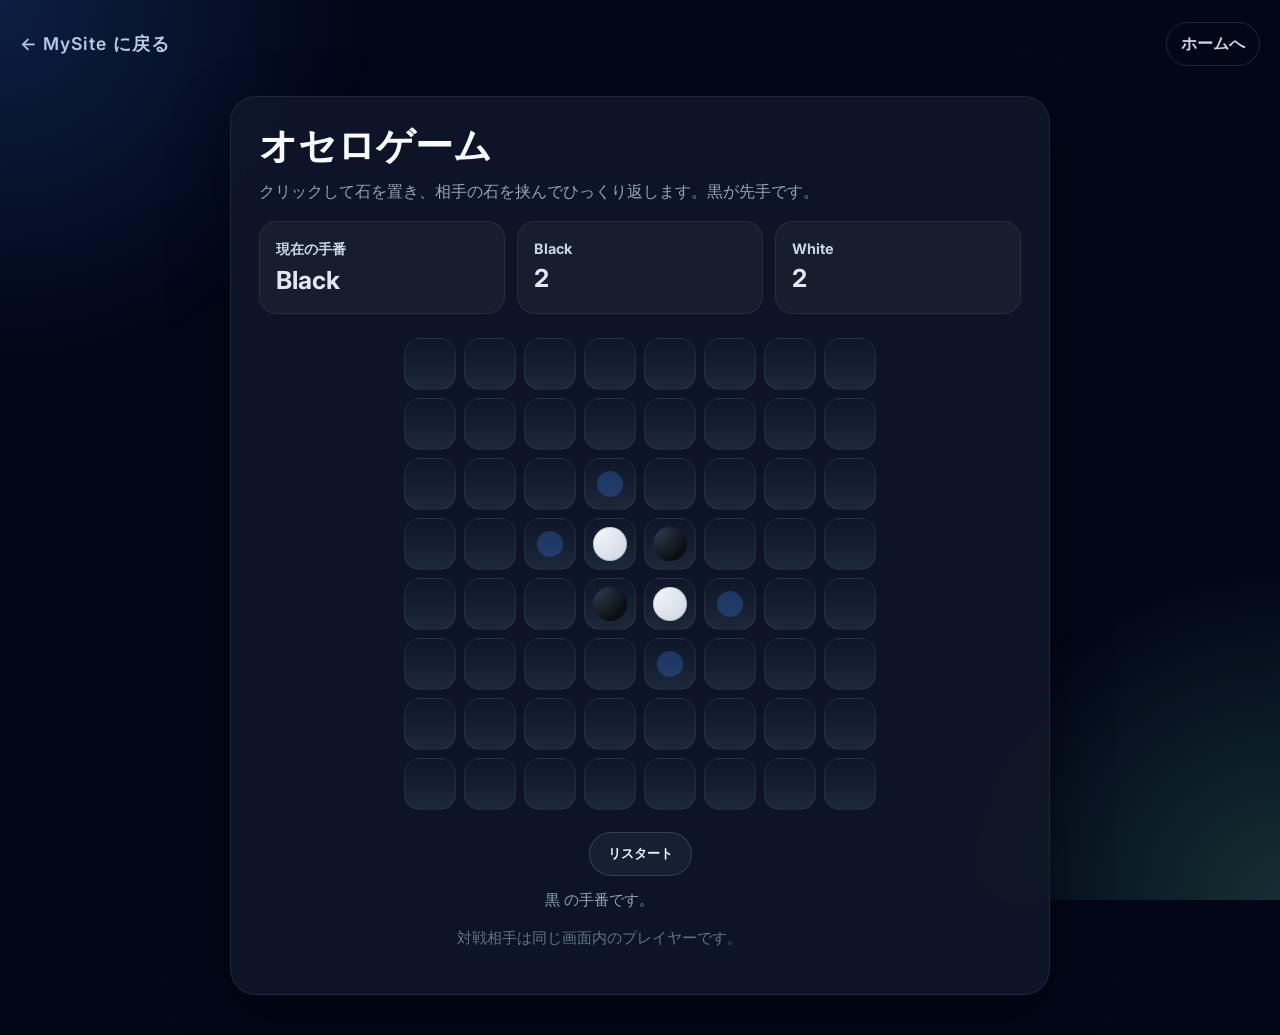
==== game.html @ 7a17f24a "ゲームページを追加し、ナビゲーションを更新" ====
<!doctype html>
<html lang="ja">
<head>
  <meta charset="utf-8" />
  <meta name="viewport" content="width=device-width, initial-scale=1" />
  <title>オセロゲーム</title>
  <link rel="preconnect" href="https://fonts.googleapis.com">
  <link rel="preconnect" href="https://fonts.gstatic.com" crossorigin>
  <link href="https://fonts.googleapis.com/css2?family=Inter:wght@400;600;700&display=swap" rel="stylesheet">
  <style>
    :root {
      color-scheme: dark;
      color: #f8fafc;
      background: #020617;
      font-family: 'Inter', system-ui, sans-serif;
    }
    * { box-sizing: border-box; }
    body { margin: 0; min-height: 100vh; display: flex; flex-direction: column; }
    body::before { content: ''; position: fixed; inset: 0; background: radial-gradient(circle at top left, rgba(59,130,246,0.2), transparent 24%), radial-gradient(circle at bottom right, rgba(110,231,183,0.18), transparent 22%); pointer-events: none; }
    header { padding: 22px 20px 10px; display: flex; justify-content: space-between; align-items: center; }
    header a { color: #cbd5e1; text-decoration: none; font-weight: 600; }
    .brand { font-size: 1.1rem; letter-spacing: 0.06em; }
    .return-link { border: 1px solid rgba(255,255,255,0.12); padding: 10px 14px; border-radius: 999px; display: inline-flex; align-items: center; gap: 8px; transition: background .2s ease; }
    .return-link:hover { background: rgba(255,255,255,0.06); }
    main { flex: 1; display: flex; flex-direction: column; align-items: center; padding: 0 20px 40px; }
    .panel { width: min(100%, 820px); margin-top: 20px; padding: 28px; border-radius: 26px; background: rgba(15,23,42,0.9); border: 1px solid rgba(255,255,255,0.08); box-shadow: 0 20px 60px rgba(0,0,0,0.35); backdrop-filter: blur(18px); }
    h1 { margin: 0 0 16px; font-size: clamp(2rem, 3vw, 3.2rem); line-height: 1.05; }
    p { margin: 0 0 18px; color: #94a3b8; max-width: 680px; }
    .status-row { display: grid; grid-template-columns: repeat(3, minmax(130px, 1fr)); gap: 12px; margin-bottom: 24px; }
    .status { background: rgba(255,255,255,0.04); padding: 18px 16px; border-radius: 18px; border: 1px solid rgba(255,255,255,0.08); }
    .status strong { display: block; font-size: 0.9rem; color: #cbd5e1; margin-bottom: 6px; }
    .status span { font-size: 1.55rem; font-weight: 700; color: #e2e8f0; }
    .board { display: grid; grid-template-columns: repeat(8, 52px); gap: 8px; justify-content: center; margin-bottom: 22px; }
    .cell { width: 52px; height: 52px; border-radius: 16px; background: linear-gradient(180deg, rgba(15,23,42,0.92), rgba(30,41,59,0.95)); border: 1px solid rgba(148,163,184,0.12); position: relative; cursor: pointer; transition: transform .18s ease, border-color .18s ease, background .18s ease; }
    .cell:hover { transform: translateY(-1px); border-color: rgba(59,130,246,0.55); }
    .cell::before { content: ''; position: absolute; inset: 6px; border-radius: 999px; background: radial-gradient(circle, rgba(100,116,139,0.08), transparent 60%); opacity: 0; transition: opacity .18s ease; }
    .cell:hover::before { opacity: 1; }
    .disc { position: absolute; inset: 8px; border-radius: 999px; background: radial-gradient(circle at top left, #111827, #0f172a); display: flex; align-items: center; justify-content: center; }
    .disc.black { background: radial-gradient(circle at top left, #334155, #000); }
    .disc.white { background: radial-gradient(circle at top left, #f8fafc, #cbd5e1); box-shadow: inset 0 0 0 1px rgba(15,23,42,0.14); }
    .hint { position: absolute; inset: 12px; border-radius: 50%; background: rgba(59,130,246,0.28); opacity: 0; pointer-events: none; transition: opacity .2s ease; }
    .cell.valid .hint { opacity: 1; }
    .controls { display: flex; flex-wrap: wrap; gap: 12px; justify-content: center; }
    .button { color: #eef2ff; border: 1px solid rgba(148,163,184,0.25); background: rgba(148,163,184,0.08); border-radius: 999px; padding: 12px 18px; font-weight: 600; text-decoration: none; cursor: pointer; transition: transform .18s ease, background .18s ease; }
    .button:hover { background: rgba(59,130,246,0.18); transform: translateY(-1px); }
    .small-note { color: #94a3b8; margin-top: 14px; font-size: 0.95rem; text-align: center; }
    .footer-note { text-align: center; margin-top: 18px; color: #64748b; font-size: 0.92rem; }
    @media (max-width: 720px) {
      .board { grid-template-columns: repeat(8, 10vw); gap: 7px; }
      .cell { width: 10vw; height: 10vw; }
      .status-row { grid-template-columns: 1fr; }
      .panel { padding: 20px; }
      header { flex-direction: column; align-items: flex-start; gap: 12px; }
    }
  </style>
</head>
<body>
  <header>
    <a class="brand" href="index.html">← MySite に戻る</a>
    <a class="return-link" href="index.html">ホームへ</a>
  </header>
  <main>
    <section class="panel" aria-labelledby="game-title">
      <h1 id="game-title">オセロゲーム</h1>
      <p>クリックして石を置き、相手の石を挟んでひっくり返します。黒が先手です。</p>
      <div class="status-row">
        <div class="status"><strong>現在の手番</strong><span id="current-player">Black</span></div>
        <div class="status"><strong>Black</strong><span id="black-score">2</span></div>
        <div class="status"><strong>White</strong><span id="white-score">2</span></div>
      </div>
      <div class="board" id="board" role="grid" aria-label="オセロ盤"></div>
      <div class="controls">
        <button class="button" id="restart">リスタート</button>
      </div>
      <p class="small-note" id="game-message">あなたの手番です。</p>
      <p class="footer-note">対戦相手は同じ画面内のプレイヤーです。</p>
    </section>
  </main>
  <script>
    const SIZE = 8;
    const EMPTY = 0, BLACK = 1, WHITE = 2;
    let board = [];
    let currentPlayer = BLACK;
    const boardEl = document.getElementById('board');
    const currentPlayerEl = document.getElementById('current-player');
    const blackScoreEl = document.getElementById('black-score');
    const whiteScoreEl = document.getElementById('white-score');
    const messageEl = document.getElementById('game-message');
    const restartBtn = document.getElementById('restart');
    const directions = [
      [-1,-1],[-1,0],[-1,1],[0,-1],[0,1],[1,-1],[1,0],[1,1]
    ];

    function createBoard() {
      board = Array.from({ length: SIZE }, () => Array(SIZE).fill(EMPTY));
      const mid = SIZE / 2;
      board[mid - 1][mid - 1] = WHITE;
      board[mid][mid] = WHITE;
      board[mid - 1][mid] = BLACK;
      board[mid][mid - 1] = BLACK;
    }

    function inBounds(row, col) {
      return row >= 0 && row < SIZE && col >= 0 && col < SIZE;
    }

    function getOpponent(player) {
      return player === BLACK ? WHITE : BLACK;
    }

    function getFlips(row, col, player) {
      if (board[row][col] !== EMPTY) return [];
      const flips = [];
      const opponent = getOpponent(player);
      directions.forEach(([dy, dx]) => {
        let r = row + dy;
        let c = col + dx;
        const line = [];
        while (inBounds(r, c) && board[r][c] === opponent) {
          line.push([r, c]);
          r += dy;
          c += dx;
        }
        if (inBounds(r, c) && board[r][c] === player && line.length) {
          flips.push(...line);
        }
      });
      return flips;
    }

    function hasValidMoves(player) {
      for (let r = 0; r < SIZE; r++) {
        for (let c = 0; c < SIZE; c++) {
          if (getFlips(r, c, player).length) return true;
        }
      }
      return false;
    }

    function countStones() {
      let black = 0, white = 0;
      board.forEach(row => row.forEach(cell => {
        if (cell === BLACK) black++;
        if (cell === WHITE) white++;
      }));
      return { black, white };
    }

    function updateStatus() {
      const scores = countStones();
      currentPlayerEl.textContent = currentPlayer === BLACK ? 'Black' : 'White';
      blackScoreEl.textContent = scores.black;
      whiteScoreEl.textContent = scores.white;
    }

    function endGame() {
      const scores = countStones();
      let text = 'ゲーム終了！ ';
      if (scores.black > scores.white) text += '黒の勝ちです。';
      else if (scores.white > scores.black) text += '白の勝ちです。';
      else text += '引き分けです。';
      messageEl.textContent = text;
    }

    function renderBoard() {
      boardEl.innerHTML = '';
      const validMoves = [];
      for (let r = 0; r < SIZE; r++) {
        for (let c = 0; c < SIZE; c++) {
          const cell = document.createElement('button');
          cell.className = 'cell';
          cell.type = 'button';
          cell.setAttribute('aria-label', `行 ${r + 1} 列 ${c + 1}`);
          const flips = getFlips(r, c, currentPlayer);
          if (flips.length) {
            cell.classList.add('valid');
            validMoves.push([r, c]);
          }
          if (board[r][c] !== EMPTY) {
            const disc = document.createElement('span');
            disc.className = `disc ${board[r][c] === BLACK ? 'black' : 'white'}`;
            cell.appendChild(disc);
          } else {
            const hint = document.createElement('span');
            hint.className = 'hint';
            cell.appendChild(hint);
          }
          cell.addEventListener('click', () => handleCellClick(r, c));
          boardEl.appendChild(cell);
        }
      }
      if (!validMoves.length) {
        if (!hasValidMoves(getOpponent(currentPlayer))) {
          updateStatus();
          endGame();
        } else {
          messageEl.textContent = `${currentPlayer === BLACK ? '黒' : '白'} は打てる手がありません。パスします。`;
        }
      } else {
        messageEl.textContent = `${currentPlayer === BLACK ? '黒' : '白'} の手番です。`; 
      }
      updateStatus();
    }

    function handleCellClick(row, col) {
      const flips = getFlips(row, col, currentPlayer);
      if (!flips.length) return;
      board[row][col] = currentPlayer;
      flips.forEach(([r, c]) => board[r][c] = currentPlayer);
      currentPlayer = getOpponent(currentPlayer);
      if (!hasValidMoves(currentPlayer)) {
        if (!hasValidMoves(getOpponent(currentPlayer))) {
          renderBoard();
          return;
        }
        messageEl.textContent = `${currentPlayer === BLACK ? '黒' : '白'} はパスします。`;
        currentPlayer = getOpponent(currentPlayer);
      }
      renderBoard();
    }

    restartBtn.addEventListener('click', () => {
      currentPlayer = BLACK;
      createBoard();
      renderBoard();
    });

    createBoard();
    renderBoard();
  </script>
</body>
</html>
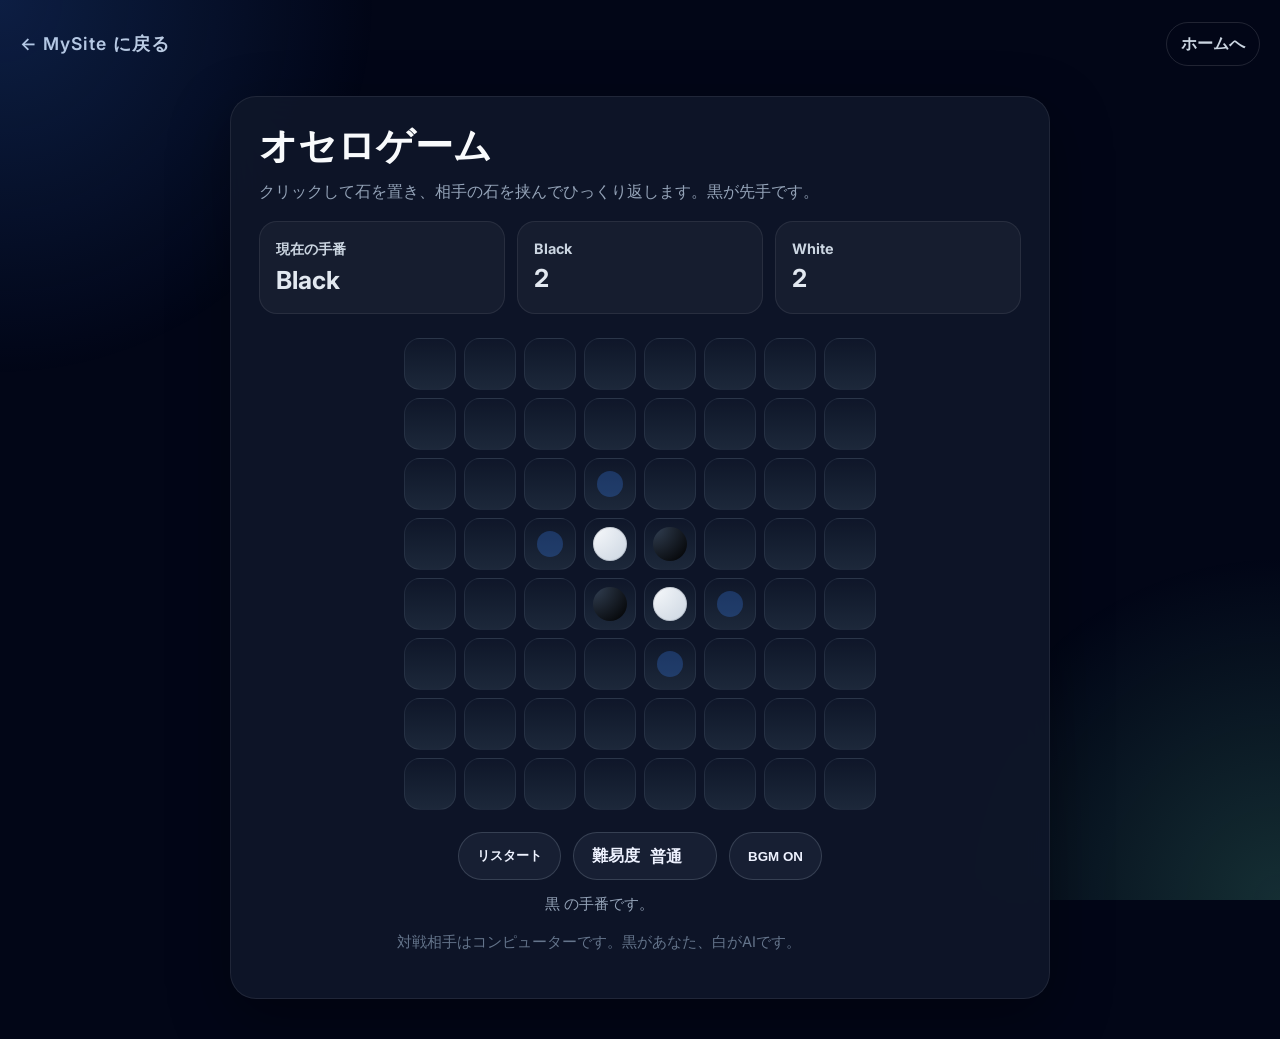
==== commit 4dd4d8fe: "ゲームの難易度選択機能を追加し、BGMのオンオフボタンを実装" ====
--- a/game.html
+++ b/game.html
@@ -43,6 +43,8 @@
     .controls { display: flex; flex-wrap: wrap; gap: 12px; justify-content: center; }
     .button { color: #eef2ff; border: 1px solid rgba(148,163,184,0.25); background: rgba(148,163,184,0.08); border-radius: 999px; padding: 12px 18px; font-weight: 600; text-decoration: none; cursor: pointer; transition: transform .18s ease, background .18s ease; }
     .button:hover { background: rgba(59,130,246,0.18); transform: translateY(-1px); }
+    .select-label { display: inline-flex; align-items: center; gap: 10px; }
+    .select-label select { appearance: none; background: transparent; color: inherit; border: none; padding: 0; font: inherit; cursor: pointer; }
     .small-note { color: #94a3b8; margin-top: 14px; font-size: 0.95rem; text-align: center; }
     .footer-note { text-align: center; margin-top: 18px; color: #64748b; font-size: 0.92rem; }
     @media (max-width: 720px) {
@@ -71,24 +73,54 @@
       <div class="board" id="board" role="grid" aria-label="オセロ盤"></div>
       <div class="controls">
         <button class="button" id="restart">リスタート</button>
+        <label class="button select-label" for="difficulty">
+          難易度
+          <select id="difficulty" aria-label="コンピューターの難易度">
+            <option value="easy">優しい</option>
+            <option value="normal" selected>普通</option>
+            <option value="hard">難しい</option>
+          </select>
+        </label>
+        <button class="button" id="toggle-music">BGM ON</button>
       </div>
       <p class="small-note" id="game-message">あなたの手番です。</p>
-      <p class="footer-note">対戦相手は同じ画面内のプレイヤーです。</p>
+      <p class="footer-note">対戦相手はコンピューターです。黒があなた、白がAIです。</p>
     </section>
   </main>
   <script>
     const SIZE = 8;
     const EMPTY = 0, BLACK = 1, WHITE = 2;
+    const HUMAN = BLACK;
+    const COMPUTER = WHITE;
+    const POSITION_SCORE = [
+      [ 120, -20,  20,  5,  5, 20, -20, 120],
+      [ -20, -40,  -5, -5, -5, -5, -40, -20],
+      [ 20,  -5,  15,  3,  3, 15,  -5,  20],
+      [ 5,  -5,   3,  3,  3,  3,  -5,   5],
+      [ 5,  -5,   3,  3,  3,  3,  -5,   5],
+      [ 20,  -5,  15,  3,  3, 15,  -5,  20],
+      [ -20, -40,  -5, -5, -5, -5, -40, -20],
+      [ 120, -20,  20,  5,  5, 20, -20, 120]
+    ];
+
     let board = [];
     let currentPlayer = BLACK;
+    let difficulty = 'normal';
+    let audioContext = null;
+    let bgmTimer = null;
+    let bgmIsPlaying = false;
+
     const boardEl = document.getElementById('board');
     const currentPlayerEl = document.getElementById('current-player');
     const blackScoreEl = document.getElementById('black-score');
     const whiteScoreEl = document.getElementById('white-score');
     const messageEl = document.getElementById('game-message');
     const restartBtn = document.getElementById('restart');
+    const difficultySelect = document.getElementById('difficulty');
+    const toggleMusicBtn = document.getElementById('toggle-music');
+
     const directions = [
-      [-1,-1],[-1,0],[-1,1],[0,-1],[0,1],[1,-1],[1,0],[1,1]
+      [-1, -1], [-1, 0], [-1, 1], [0, -1], [0, 1], [1, -1], [1, 0], [1, 1]
     ];
 
     function createBoard() {
@@ -128,13 +160,15 @@
       return flips;
     }
 
-    function hasValidMoves(player) {
+    function getValidMoves(player) {
+      const moves = [];
       for (let r = 0; r < SIZE; r++) {
         for (let c = 0; c < SIZE; c++) {
-          if (getFlips(r, c, player).length) return true;
-        }
-      }
-      return false;
+          const flips = getFlips(r, c, player);
+          if (flips.length) moves.push({ row: r, col: c, flips });
+        }
+      }
+      return moves;
     }
 
     function countStones() {
@@ -164,17 +198,16 @@
 
     function renderBoard() {
       boardEl.innerHTML = '';
-      const validMoves = [];
+      const validMoves = getValidMoves(currentPlayer);
       for (let r = 0; r < SIZE; r++) {
         for (let c = 0; c < SIZE; c++) {
           const cell = document.createElement('button');
           cell.className = 'cell';
           cell.type = 'button';
           cell.setAttribute('aria-label', `行 ${r + 1} 列 ${c + 1}`);
-          const flips = getFlips(r, c, currentPlayer);
-          if (flips.length) {
+          const flipping = validMoves.some(move => move.row === r && move.col === c);
+          if (flipping && currentPlayer === HUMAN) {
             cell.classList.add('valid');
-            validMoves.push([r, c]);
           }
           if (board[r][c] !== EMPTY) {
             const disc = document.createElement('span');
@@ -189,35 +222,150 @@
           boardEl.appendChild(cell);
         }
       }
+
       if (!validMoves.length) {
         if (!hasValidMoves(getOpponent(currentPlayer))) {
           updateStatus();
           endGame();
-        } else {
-          messageEl.textContent = `${currentPlayer === BLACK ? '黒' : '白'} は打てる手がありません。パスします。`;
-        }
+          return;
+        }
+        messageEl.textContent = `${currentPlayer === BLACK ? '黒' : '白'} は打てる手がありません。パスします。`;
       } else {
-        messageEl.textContent = `${currentPlayer === BLACK ? '黒' : '白'} の手番です。`; 
+        messageEl.textContent = `${currentPlayer === BLACK ? '黒' : '白'} の手番です。`;
       }
       updateStatus();
     }
 
+    function hasValidMoves(player) {
+      return getValidMoves(player).length > 0;
+    }
+
+    function applyMove(move, player) {
+      const { row, col, flips } = move;
+      board[row][col] = player;
+      flips.forEach(([r, c]) => { board[r][c] = player; });
+    }
+
+    function chooseAiMove(player) {
+      const options = getValidMoves(player);
+      if (!options.length) return null;
+      if (difficulty === 'easy') {
+        return options[Math.floor(Math.random() * options.length)];
+      }
+
+      const scored = options.map(move => {
+        const flipScore = move.flips.length * 4;
+        const positionScore = POSITION_SCORE[move.row][move.col];
+        let score = flipScore + positionScore;
+        if (difficulty === 'hard') {
+          const opponentMoves = getValidMoves(getOpponent(player)).length;
+          score += (50 - opponentMoves * 5);
+        }
+        return { move, score };
+      });
+
+      scored.sort((a, b) => b.score - a.score);
+      const topScore = scored[0].score;
+      const topChoices = scored.filter(entry => entry.score === topScore).map(entry => entry.move);
+      return topChoices[Math.floor(Math.random() * topChoices.length)];
+    }
+
     function handleCellClick(row, col) {
-      const flips = getFlips(row, col, currentPlayer);
-      if (!flips.length) return;
-      board[row][col] = currentPlayer;
-      flips.forEach(([r, c]) => board[r][c] = currentPlayer);
-      currentPlayer = getOpponent(currentPlayer);
+      if (currentPlayer !== HUMAN) return;
+      const move = getValidMoves(HUMAN).find(m => m.row === row && m.col === col);
+      if (!move) return;
+      applyMove(move, HUMAN);
+      currentPlayer = COMPUTER;
+      processNextTurn();
+    }
+
+    function processNextTurn() {
       if (!hasValidMoves(currentPlayer)) {
-        if (!hasValidMoves(getOpponent(currentPlayer))) {
+        const opponent = getOpponent(currentPlayer);
+        if (!hasValidMoves(opponent)) {
           renderBoard();
           return;
         }
-        messageEl.textContent = `${currentPlayer === BLACK ? '黒' : '白'} はパスします。`;
-        currentPlayer = getOpponent(currentPlayer);
+        messageEl.textContent = `${currentPlayer === BLACK ? '黒' : '白'} は打てる手がありません。パスします。`;
+        currentPlayer = opponent;
+        if (currentPlayer === COMPUTER) {
+          setTimeout(processNextTurn, 500);
+          return;
+        }
       }
       renderBoard();
-    }
+      if (currentPlayer === COMPUTER) {
+        setTimeout(() => {
+          const aiMove = chooseAiMove(COMPUTER);
+          if (aiMove) {
+            applyMove(aiMove, COMPUTER);
+            currentPlayer = HUMAN;
+          }
+          processNextTurn();
+        }, 500);
+      }
+    }
+
+    function createAudioContext() {
+      if (audioContext) return;
+      audioContext = new (window.AudioContext || window.webkitAudioContext)();
+    }
+
+    function startBgm() {
+      createAudioContext();
+      const gain = audioContext.createGain();
+      gain.gain.value = 0.16;
+      gain.connect(audioContext.destination);
+
+      const notes = [0, 3, 5, 7, 10, 7, 5, 3];
+      let step = 0;
+
+      function playNote() {
+        if (!bgmIsPlaying) return;
+        const note = notes[step % notes.length];
+        const frequency = 220 * Math.pow(2, note / 12);
+        const osc = audioContext.createOscillator();
+        const envelope = audioContext.createGain();
+        osc.type = 'triangle';
+        osc.frequency.value = frequency;
+        envelope.gain.setValueAtTime(0, audioContext.currentTime);
+        envelope.gain.linearRampToValueAtTime(0.14, audioContext.currentTime + 0.02);
+        envelope.gain.exponentialRampToValueAtTime(0.001, audioContext.currentTime + 0.35);
+        osc.connect(envelope).connect(gain);
+        osc.start();
+        osc.stop(audioContext.currentTime + 0.36);
+        step += 1;
+        bgmTimer = window.setTimeout(playNote, 360);
+      }
+
+      bgmIsPlaying = true;
+      if (!bgmTimer) playNote();
+    }
+
+    function stopBgm() {
+      bgmIsPlaying = false;
+      if (bgmTimer) {
+        clearTimeout(bgmTimer);
+        bgmTimer = null;
+      }
+    }
+
+    difficultySelect.addEventListener('change', () => {
+      difficulty = difficultySelect.value;
+    });
+
+    toggleMusicBtn.addEventListener('click', async () => {
+      if (!audioContext) createAudioContext();
+      if (!bgmIsPlaying) {
+        toggleMusicBtn.textContent = 'BGM OFF';
+        bgmIsPlaying = true;
+        await audioContext.resume();
+        startBgm();
+      } else {
+        stopBgm();
+        toggleMusicBtn.textContent = 'BGM ON';
+      }
+    });
 
     restartBtn.addEventListener('click', () => {
       currentPlayer = BLACK;
